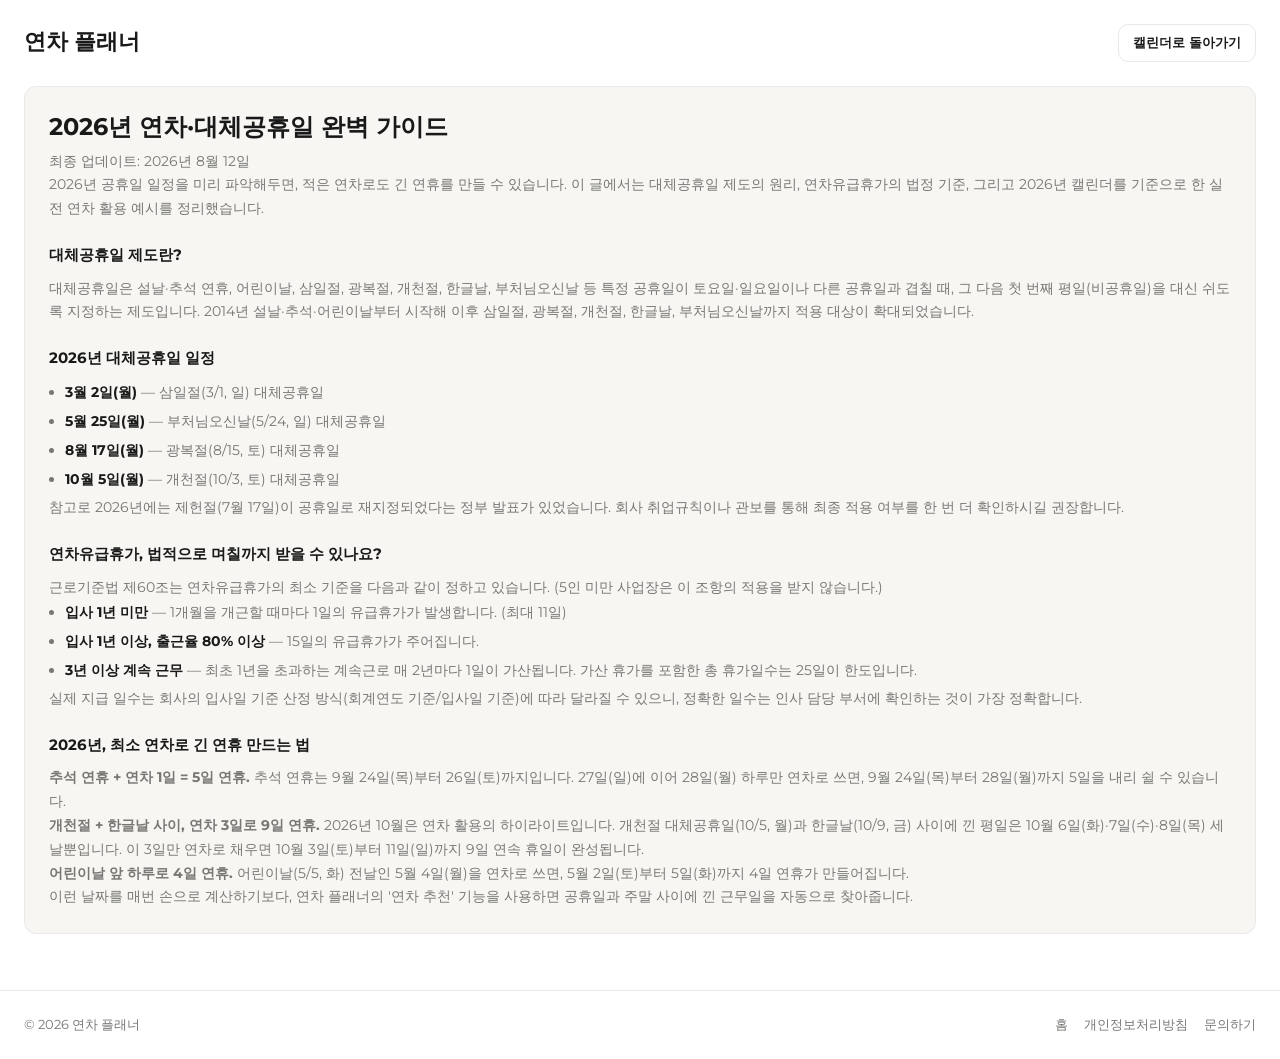
==== guide.html @ 5ddd5255 "Add files via upload" ====
<!DOCTYPE html>
<html lang="ko">
<head>
<meta charset="UTF-8">
<meta name="viewport" content="width=device-width, initial-scale=1.0">
<title>2026년 연차·대체공휴일 완벽 가이드 - 연차 플래너</title>
<meta name="description" content="2026년 대체공휴일 전체 일정과 연차유급휴가 법정 기준(근로기준법 제60조), 최소 연차로 긴 연휴를 만드는 실전 예시(추석·개천절·한글날 9일 연휴 만들기)까지 정리했습니다.">
<meta name="keywords" content="2026년 대체공휴일, 연차 계산법, 근로기준법 연차, 연차유급휴가, 2026년 공휴일, 샌드위치 데이">
<meta name="author" content="연차 플래너">
<meta name="robots" content="index, follow">
<link rel="canonical" href="https://kym981128.github.io/calendar/guide.html">
<link rel="icon" href="favicon.svg" type="image/svg+xml">

<meta property="og:type" content="article">
<meta property="og:title" content="2026년 연차·대체공휴일 완벽 가이드">
<meta property="og:description" content="2026년 대체공휴일 일정, 연차 법정 기준, 최소 연차로 긴 연휴 만드는 법을 정리했습니다.">
<meta property="og:url" content="https://kym981128.github.io/calendar/guide.html">
<meta property="og:locale" content="ko_KR">

<link rel="stylesheet" href="css/tokens.css">
<link rel="stylesheet" href="css/base.css">
<link rel="stylesheet" href="css/components.css">
<link rel="stylesheet" href="css/layout.css">

<script type="application/ld+json">
{
  "@context": "https://schema.org",
  "@type": "Article",
  "headline": "2026년 연차·대체공휴일 완벽 가이드",
  "description": "2026년 대체공휴일 전체 일정과 연차유급휴가 법정 기준, 최소 연차로 긴 연휴를 만드는 실전 예시를 정리했습니다.",
  "inLanguage": "ko",
  "author": { "@type": "Organization", "name": "연차 플래너" },
  "mainEntityOfPage": "https://kym981128.github.io/calendar/guide.html"
}
</script>
</head>
<body>

<div class="app-shell">

  <header class="app-header">
    <div class="app-header-title">
      <h1><a href="index.html">연차 플래너</a></h1>
    </div>
    <a class="btn btn-outline btn-sm" href="index.html">캘린더로 돌아가기</a>
  </header>

  <section class="card info-panel">
    <h2>2026년 연차·대체공휴일 완벽 가이드</h2>
    <p class="text-sub">최종 업데이트: 2026년 8월 12일</p>
    <p>2026년 공휴일 일정을 미리 파악해두면, 적은 연차로도 긴 연휴를 만들 수 있습니다. 이 글에서는 대체공휴일 제도의 원리, 연차유급휴가의 법정 기준, 그리고 2026년 캘린더를 기준으로 한 실전 연차 활용 예시를 정리했습니다.</p>

    <h3>대체공휴일 제도란?</h3>
    <p>대체공휴일은 설날·추석 연휴, 어린이날, 삼일절, 광복절, 개천절, 한글날, 부처님오신날 등 특정 공휴일이 토요일·일요일이나 다른 공휴일과 겹칠 때, 그 다음 첫 번째 평일(비공휴일)을 대신 쉬도록 지정하는 제도입니다. 2014년 설날·추석·어린이날부터 시작해 이후 삼일절, 광복절, 개천절, 한글날, 부처님오신날까지 적용 대상이 확대되었습니다.</p>

    <h3>2026년 대체공휴일 일정</h3>
    <ul class="info-list">
      <li><strong>3월 2일(월)</strong> — 삼일절(3/1, 일) 대체공휴일</li>
      <li><strong>5월 25일(월)</strong> — 부처님오신날(5/24, 일) 대체공휴일</li>
      <li><strong>8월 17일(월)</strong> — 광복절(8/15, 토) 대체공휴일</li>
      <li><strong>10월 5일(월)</strong> — 개천절(10/3, 토) 대체공휴일</li>
    </ul>
    <p class="text-sub">참고로 2026년에는 제헌절(7월 17일)이 공휴일로 재지정되었다는 정부 발표가 있었습니다. 회사 취업규칙이나 관보를 통해 최종 적용 여부를 한 번 더 확인하시길 권장합니다.</p>

    <h3>연차유급휴가, 법적으로 며칠까지 받을 수 있나요?</h3>
    <p>근로기준법 제60조는 연차유급휴가의 최소 기준을 다음과 같이 정하고 있습니다. (5인 미만 사업장은 이 조항의 적용을 받지 않습니다.)</p>
    <ul class="info-list">
      <li><strong>입사 1년 미만</strong> — 1개월을 개근할 때마다 1일의 유급휴가가 발생합니다. (최대 11일)</li>
      <li><strong>입사 1년 이상, 출근율 80% 이상</strong> — 15일의 유급휴가가 주어집니다.</li>
      <li><strong>3년 이상 계속 근무</strong> — 최초 1년을 초과하는 계속근로 매 2년마다 1일이 가산됩니다. 가산 휴가를 포함한 총 휴가일수는 25일이 한도입니다.</li>
    </ul>
    <p class="text-sub">실제 지급 일수는 회사의 입사일 기준 산정 방식(회계연도 기준/입사일 기준)에 따라 달라질 수 있으니, 정확한 일수는 인사 담당 부서에 확인하는 것이 가장 정확합니다.</p>

    <h3>2026년, 최소 연차로 긴 연휴 만드는 법</h3>
    <p><strong>추석 연휴 + 연차 1일 = 5일 연휴.</strong> 추석 연휴는 9월 24일(목)부터 26일(토)까지입니다. 27일(일)에 이어 28일(월) 하루만 연차로 쓰면, 9월 24일(목)부터 28일(월)까지 5일을 내리 쉴 수 있습니다.</p>
    <p><strong>개천절 + 한글날 사이, 연차 3일로 9일 연휴.</strong> 2026년 10월은 연차 활용의 하이라이트입니다. 개천절 대체공휴일(10/5, 월)과 한글날(10/9, 금) 사이에 낀 평일은 10월 6일(화)·7일(수)·8일(목) 세 날뿐입니다. 이 3일만 연차로 채우면 10월 3일(토)부터 11일(일)까지 9일 연속 휴일이 완성됩니다.</p>
    <p><strong>어린이날 앞 하루로 4일 연휴.</strong> 어린이날(5/5, 화) 전날인 5월 4일(월)을 연차로 쓰면, 5월 2일(토)부터 5일(화)까지 4일 연휴가 만들어집니다.</p>
    <p>이런 날짜를 매번 손으로 계산하기보다, <a href="index.html">연차 플래너</a>의 '연차 추천' 기능을 사용하면 공휴일과 주말 사이에 낀 근무일을 자동으로 찾아줍니다.</p>
  </section>

</div>

<footer class="app-footer">
  <div class="app-footer-inner">
    <span>&copy; 2026 연차 플래너</span>
    <nav class="app-footer-nav">
      <a href="index.html">홈</a>
      <a href="privacy.html">개인정보처리방침</a>
      <a href="mailto:kym981128@gmail.com">문의하기</a>
    </nav>
  </div>
</footer>

</body>
</html>
---- css/tokens.css ----
/* 디자인 시스템 변수 — 색 조합: 노션 · 모노톤 / 버튼: 라운드 / 폰트: Montserrat */
:root {
  --color-primary: #2383E2;
  --color-text: #191919;
  --color-sub: #787774;
  --color-bg: #FFFFFF;
  --color-surface: #F7F6F3;
  --color-border: #E9E9E7;
  --color-holiday: #E5484D; /* 공휴일 강조용 (모노톤 팔레트에 없는 보조 색상, 최소 범위로만 사용) */

  --radius-btn: 10px;
  --radius-card: 12px;
  --radius-tag: 8px;

  --font-family: 'Montserrat', sans-serif;

  --space-1: 4px;
  --space-2: 8px;
  --space-3: 12px;
  --space-4: 16px;
  --space-5: 24px;
  --space-6: 32px;
}
---- css/base.css ----
/* 폰트: Montserrat */
@import url('https://fonts.googleapis.com/css2?family=Montserrat:wght@400;500;700&display=swap');

*, *::before, *::after { box-sizing: border-box; margin: 0; padding: 0; }

html { -webkit-text-size-adjust: 100%; }

body {
  font-family: var(--font-family);
  background: var(--color-bg);
  color: var(--color-text);
  font-weight: 400;
  line-height: 1.5;
  -webkit-font-smoothing: antialiased;
}

h1, h2, h3 { font-weight: 700; line-height: 1.3; }

button { font-family: inherit; }

a { color: inherit; text-decoration: none; }

ul, ol { list-style: none; }
---- css/components.css ----
/* 버튼 모양: 라운드 */
.btn {
  border-radius: var(--radius-btn);
  padding: 12px 20px;
  font-weight: 700;
  background: var(--color-primary);
  color: #fff;
  border: none;
  cursor: pointer;
  transition: .15s;
  font-size: 14px;
}
.btn:hover { filter: brightness(.95); }

.btn.btn-outline {
  background: transparent;
  color: var(--color-text);
  border: 1px solid var(--color-border);
}
.btn.btn-outline:hover { background: var(--color-surface); filter: none; }

.btn.btn-sm { padding: 8px 14px; font-size: 13px; }

/* 아이콘: 듀오톤 (Phosphor duotone 스타일) */
.icon { width: 24px; height: 24px; flex-shrink: 0; }
.icon .primary { fill: currentColor; }
.icon .secondary { fill: currentColor; opacity: .25; }

/* 카드 */
.card {
  background: var(--color-surface);
  border: 1px solid var(--color-border);
  border-radius: var(--radius-card);
  padding: var(--space-5);
}

/* 통계 카드 */
.stat-card {
  display: flex;
  align-items: center;
  gap: var(--space-4);
}
.stat-card .icon { color: var(--color-primary); }
.stat-card .stat-label { font-size: 13px; color: var(--color-sub); font-weight: 500; }
.stat-card .stat-value { font-size: 24px; font-weight: 700; color: var(--color-text); }
.stat-card-body { flex: 1; }
.stat-label-row { display: flex; align-items: center; justify-content: space-between; gap: var(--space-2); }
.stat-edit-btn {
  border: none;
  background: none;
  color: var(--color-primary);
  font-size: 12px;
  font-weight: 500;
  cursor: pointer;
  text-decoration: underline;
  padding: 0;
}

/* 태그 (공휴일/연차종류 등) */
.tag {
  display: inline-flex;
  align-items: center;
  border-radius: var(--radius-tag);
  padding: 2px 8px;
  font-size: 12px;
  font-weight: 500;
  background: rgba(35, 131, 226, .1);
  color: var(--color-primary);
}
.tag.tag-sub { background: var(--color-border); color: var(--color-sub); }

/* 서브 텍스트 */
.text-sub { color: var(--color-sub); font-size: 13px; }

/* 미니 월(month) 캘린더 */
.mini-month {
  background: var(--color-bg);
  border: 1px solid var(--color-border);
  border-radius: var(--radius-card);
  padding: var(--space-3);
}
.mini-month-title {
  font-size: 13px;
  font-weight: 700;
  margin-bottom: var(--space-2);
}
.mini-month-weekdays {
  display: grid;
  grid-template-columns: repeat(7, 1fr);
  margin-bottom: 4px;
}
.mini-month-weekdays span {
  font-size: 10px;
  color: var(--color-sub);
  text-align: center;
}
.mini-month-weekdays span.is-weekend { color: var(--color-holiday); opacity: .7; }

.mini-month-days {
  display: grid;
  grid-template-columns: repeat(7, 1fr);
  gap: 2px;
}

.day {
  aspect-ratio: 1;
  display: flex;
  align-items: center;
  justify-content: center;
  font-size: 10.5px;
  font-family: inherit;
  border: none;
  border-radius: 6px;
  background: transparent;
  color: var(--color-text);
  cursor: pointer;
}
.day.is-empty { visibility: hidden; cursor: default; }
.day.is-weekend { color: var(--color-sub); }
.day.is-holiday {
  color: var(--color-holiday);
  font-weight: 700;
  cursor: default;
}
.day:disabled { cursor: default; }
.day:not(:disabled):not(.is-used):hover { background: var(--color-border); }
.day.is-used {
  background: var(--color-primary);
  color: #fff;
  font-weight: 700;
}
.day.is-today { box-shadow: inset 0 0 0 1.5px var(--color-primary); }
.day.is-today.is-used { box-shadow: inset 0 0 0 1.5px #fff; }

/* 나만의 공휴일(사용자 지정) 날짜 표시 */
.day.is-custom-holiday {
  position: relative;
  color: var(--color-holiday);
  font-weight: 700;
}
.day.is-custom-holiday::after {
  content: '';
  position: absolute;
  bottom: 2px;
  left: 50%;
  transform: translateX(-50%);
  width: 3px;
  height: 3px;
  border-radius: 50%;
  background: var(--color-holiday);
}

/* 공휴일 목록 */
.holiday-list {
  margin-top: var(--space-4);
  max-height: 420px;
  overflow-y: auto;
}
.holiday-group + .holiday-group { margin-top: var(--space-4); }
.holiday-group-title {
  font-size: 12px;
  font-weight: 700;
  color: var(--color-sub);
  margin-bottom: var(--space-2);
}
.holiday-row {
  display: flex;
  align-items: center;
  justify-content: space-between;
  padding: var(--space-2) 0;
  border-bottom: 1px solid var(--color-border);
  font-size: 13px;
}
.holiday-row:last-child { border-bottom: none; }
.holiday-date { color: var(--color-text); font-weight: 500; }
.holiday-row-right { display: flex; align-items: center; gap: 8px; }

/* 나만의 공휴일 추가 */
.custom-holiday-box {
  margin-top: var(--space-4);
  padding: var(--space-4);
  background: var(--color-bg);
  border: 1px solid var(--color-border);
  border-radius: var(--radius-card);
}
.custom-holiday-box-title { font-size: 13px; font-weight: 700; margin-bottom: var(--space-2); }
.custom-holiday-form {
  display: flex;
  flex-wrap: wrap;
  gap: 8px;
}
.custom-holiday-form input {
  font-family: inherit;
  font-size: 13px;
  padding: 8px 10px;
  border: 1px solid var(--color-border);
  border-radius: 8px;
  background: var(--color-surface);
  color: var(--color-text);
}
.custom-holiday-form input[type="date"] { flex: 1 1 140px; }
.custom-holiday-form input[type="text"] { flex: 2 1 180px; }
.custom-holiday-list { margin-top: var(--space-3); }
.custom-holiday-remove {
  border: none;
  background: none;
  color: var(--color-sub);
  font-size: 12px;
  cursor: pointer;
  text-decoration: underline;
}
.custom-holiday-remove:hover { color: var(--color-holiday); }

/* 추천 카드 */
.recommend-item {
  background: var(--color-bg);
  border: 1px solid var(--color-border);
  border-radius: var(--radius-card);
  padding: var(--space-3) var(--space-4);
}
.recommend-item-main {
  display: flex;
  align-items: center;
  gap: var(--space-2);
  margin-bottom: 4px;
}
.recommend-item-main strong { font-size: 14px; }
.recommend-item .text-sub { margin-bottom: var(--space-3); }
---- css/layout.css ----
.app-shell {
  max-width: 1400px;
  margin: 0 auto;
  padding: var(--space-5);
}

/* 헤더 */
.app-header {
  display: flex;
  align-items: center;
  justify-content: space-between;
  gap: var(--space-3);
  margin-bottom: var(--space-5);
}
.app-header-title { display: flex; align-items: center; gap: var(--space-3); }
.app-header .icon { color: var(--color-primary); width: 32px; height: 32px; }
.app-header h1 { font-size: 22px; }

/* 통계 3카드 */
.stats-row {
  display: grid;
  grid-template-columns: repeat(2, 1fr);
  gap: var(--space-4);
  margin-bottom: var(--space-5);
}

/* 연간 캘린더 패널 (전체 폭) */
.calendar-panel { margin-bottom: var(--space-5); }

.calendar-panel-header { margin-bottom: var(--space-3); }
.calendar-panel-header h2 { margin-bottom: var(--space-1); }

.calendar-legend {
  display: flex;
  gap: var(--space-4);
  margin-bottom: var(--space-4);
}
.legend-item { display: flex; align-items: center; gap: 6px; font-size: 12px; color: var(--color-sub); }
.legend-dot { width: 8px; height: 8px; border-radius: 50%; display: inline-block; }
.legend-dot-holiday { background: var(--color-holiday); }
.legend-dot-custom { background: transparent; box-shadow: inset 0 0 0 1.5px var(--color-holiday); }
.legend-dot-used { background: var(--color-primary); }
.legend-dot-today { background: transparent; box-shadow: inset 0 0 0 1.5px var(--color-primary); }

.year-grid {
  display: grid;
  grid-template-columns: repeat(4, 1fr);
  gap: var(--space-4);
}

/* 추천 + 검색/필터 (캘린더 아래 2단) */
.bottom-grid {
  display: grid;
  grid-template-columns: 1fr 1fr;
  gap: var(--space-5);
  align-items: start;
}

.recommend-header {
  display: flex;
  align-items: center;
  gap: var(--space-2);
  margin-bottom: var(--space-1);
}
.recommend-header .icon { color: var(--color-primary); width: 22px; height: 22px; }
.recommend-list { margin-top: var(--space-4); display: flex; flex-direction: column; gap: var(--space-3); }

/* 반응형 */
@media (max-width: 1100px) {
  .year-grid { grid-template-columns: repeat(3, 1fr); }
}

@media (max-width: 900px) {
  .bottom-grid { grid-template-columns: 1fr; }
}

@media (max-width: 700px) {
  .year-grid { grid-template-columns: repeat(2, 1fr); }
}

@media (max-width: 600px) {
  .stats-row { grid-template-columns: 1fr; }
  .app-shell { padding: var(--space-4); }
}

@media (max-width: 420px) {
  .year-grid { grid-template-columns: 1fr; }
}

/* 소개 / 이용안내 / FAQ */
.info-panel h2 { margin-bottom: var(--space-2); }
.info-panel h3 { font-size: 15px; margin: var(--space-5) 0 var(--space-3); }
.info-panel p { color: var(--color-sub); font-size: 14px; line-height: 1.7; }
.info-list { list-style: disc; padding-left: var(--space-4); color: var(--color-sub); font-size: 14px; line-height: 1.8; }
.info-list li { margin-bottom: var(--space-1); }
.info-list strong { color: var(--color-text); }

.faq-list { display: flex; flex-direction: column; gap: var(--space-4); }
.faq-item .faq-q { font-weight: 700; font-size: 14px; margin-bottom: var(--space-1); }
.faq-item .faq-a { color: var(--color-sub); font-size: 14px; line-height: 1.7; }

/* 푸터 */
.app-footer {
  border-top: 1px solid var(--color-border);
  margin-top: var(--space-6);
  padding: var(--space-5);
}
.app-footer-inner {
  max-width: 1400px;
  margin: 0 auto;
  display: flex;
  align-items: center;
  justify-content: space-between;
  flex-wrap: wrap;
  gap: var(--space-3);
  color: var(--color-sub);
  font-size: 13px;
}
.app-footer-nav { display: flex; gap: var(--space-4); }
.app-footer-nav a { color: var(--color-sub); text-decoration: none; }
.app-footer-nav a:hover { color: var(--color-primary); text-decoration: underline; }
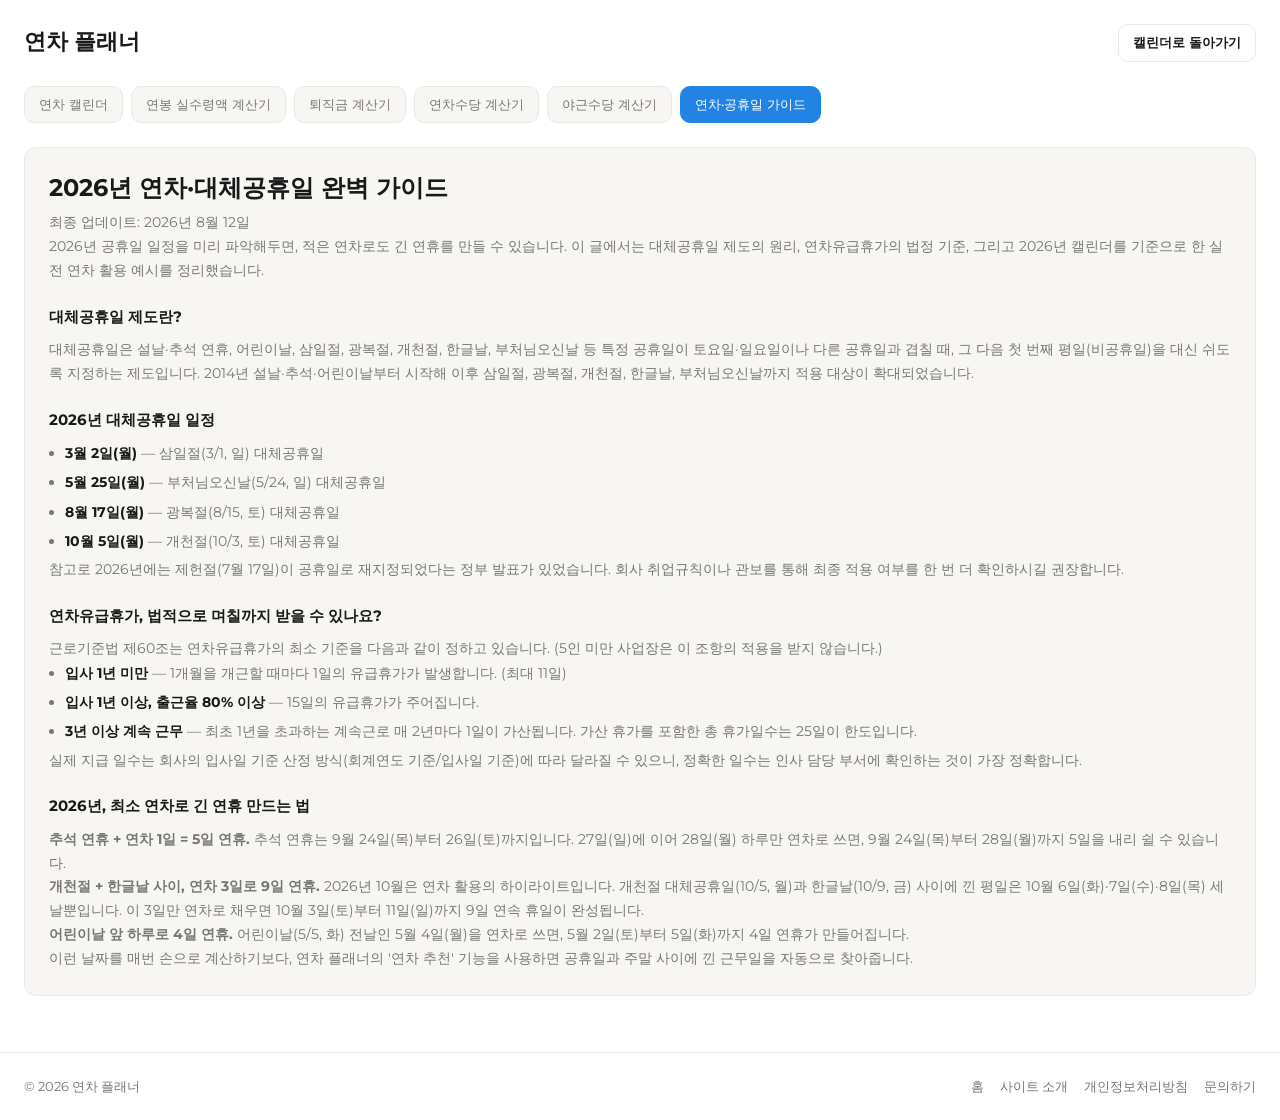
==== commit 1f951a5b: "Add files via upload" ====
--- a/guide.html
+++ b/guide.html
@@ -45,6 +45,15 @@
     <a class="btn btn-outline btn-sm" href="index.html">캘린더로 돌아가기</a>
   </header>
 
+  <nav class="site-nav">
+    <a href="index.html">연차 캘린더</a>
+    <a href="salary.html">연봉 실수령액 계산기</a>
+    <a href="severance.html">퇴직금 계산기</a>
+    <a href="leave-payout.html">연차수당 계산기</a>
+    <a href="overtime.html">야근수당 계산기</a>
+    <a href="guide.html" class="is-active">연차·공휴일 가이드</a>
+  </nav>
+
   <section class="card info-panel">
     <h2>2026년 연차·대체공휴일 완벽 가이드</h2>
     <p class="text-sub">최종 업데이트: 2026년 8월 12일</p>
@@ -85,6 +94,7 @@
     <span>&copy; 2026 연차 플래너</span>
     <nav class="app-footer-nav">
       <a href="index.html">홈</a>
+      <a href="about.html">사이트 소개</a>
       <a href="privacy.html">개인정보처리방침</a>
       <a href="mailto:kym981128@gmail.com">문의하기</a>
     </nav>
--- a/css/components.css
+++ b/css/components.css
@@ -117,6 +117,7 @@
 }
 .day.is-empty { visibility: hidden; cursor: default; }
 .day.is-weekend { color: var(--color-sub); }
+.day.is-past { color: var(--color-sub); opacity: .45; }
 .day.is-holiday {
   color: var(--color-holiday);
   font-weight: 700;
@@ -129,8 +130,33 @@
   color: #fff;
   font-weight: 700;
 }
+.day.is-half {
+  background: linear-gradient(135deg, var(--color-primary) 50%, transparent 50%);
+  box-shadow: inset 0 0 0 1.5px var(--color-primary);
+  color: var(--color-text);
+  font-weight: 700;
+}
 .day.is-today { box-shadow: inset 0 0 0 1.5px var(--color-primary); }
 .day.is-today.is-used { box-shadow: inset 0 0 0 1.5px #fff; }
+
+/* 메모가 있는 날짜 표시 (우측 상단 점) */
+.day.has-memo {
+  position: relative;
+}
+.day.has-memo::before {
+  content: '';
+  position: absolute;
+  top: 3px;
+  right: 3px;
+  width: 4px;
+  height: 4px;
+  border-radius: 50%;
+  background: var(--color-sub);
+}
+.day.is-used.has-memo::before,
+.day.is-half.has-memo::before {
+  background: #fff;
+}
 
 /* 나만의 공휴일(사용자 지정) 날짜 표시 */
 .day.is-custom-holiday {
--- a/css/layout.css
+++ b/css/layout.css
@@ -15,6 +15,25 @@
 .app-header-title { display: flex; align-items: center; gap: var(--space-3); }
 .app-header .icon { color: var(--color-primary); width: 32px; height: 32px; }
 .app-header h1 { font-size: 22px; }
+
+/* 사이트 공통 상단 내비게이션 (캘린더/미니 도구/가이드 간 이동) */
+.site-nav {
+  display: flex;
+  flex-wrap: wrap;
+  gap: var(--space-2);
+  margin-bottom: var(--space-5);
+}
+.site-nav a {
+  font-size: 13px;
+  font-weight: 500;
+  color: var(--color-sub);
+  padding: 8px 14px;
+  border-radius: var(--radius-btn);
+  border: 1px solid var(--color-border);
+  background: var(--color-surface);
+}
+.site-nav a:hover { color: var(--color-text); background: var(--color-bg); }
+.site-nav a.is-active { color: #fff; background: var(--color-primary); border-color: var(--color-primary); }
 
 /* 통계 3카드 */
 .stats-row {
@@ -40,6 +59,7 @@
 .legend-dot-holiday { background: var(--color-holiday); }
 .legend-dot-custom { background: transparent; box-shadow: inset 0 0 0 1.5px var(--color-holiday); }
 .legend-dot-used { background: var(--color-primary); }
+.legend-dot-half { background: linear-gradient(135deg, var(--color-primary) 50%, transparent 50%); box-shadow: inset 0 0 0 1.5px var(--color-primary); }
 .legend-dot-today { background: transparent; box-shadow: inset 0 0 0 1.5px var(--color-primary); }
 
 .year-grid {
